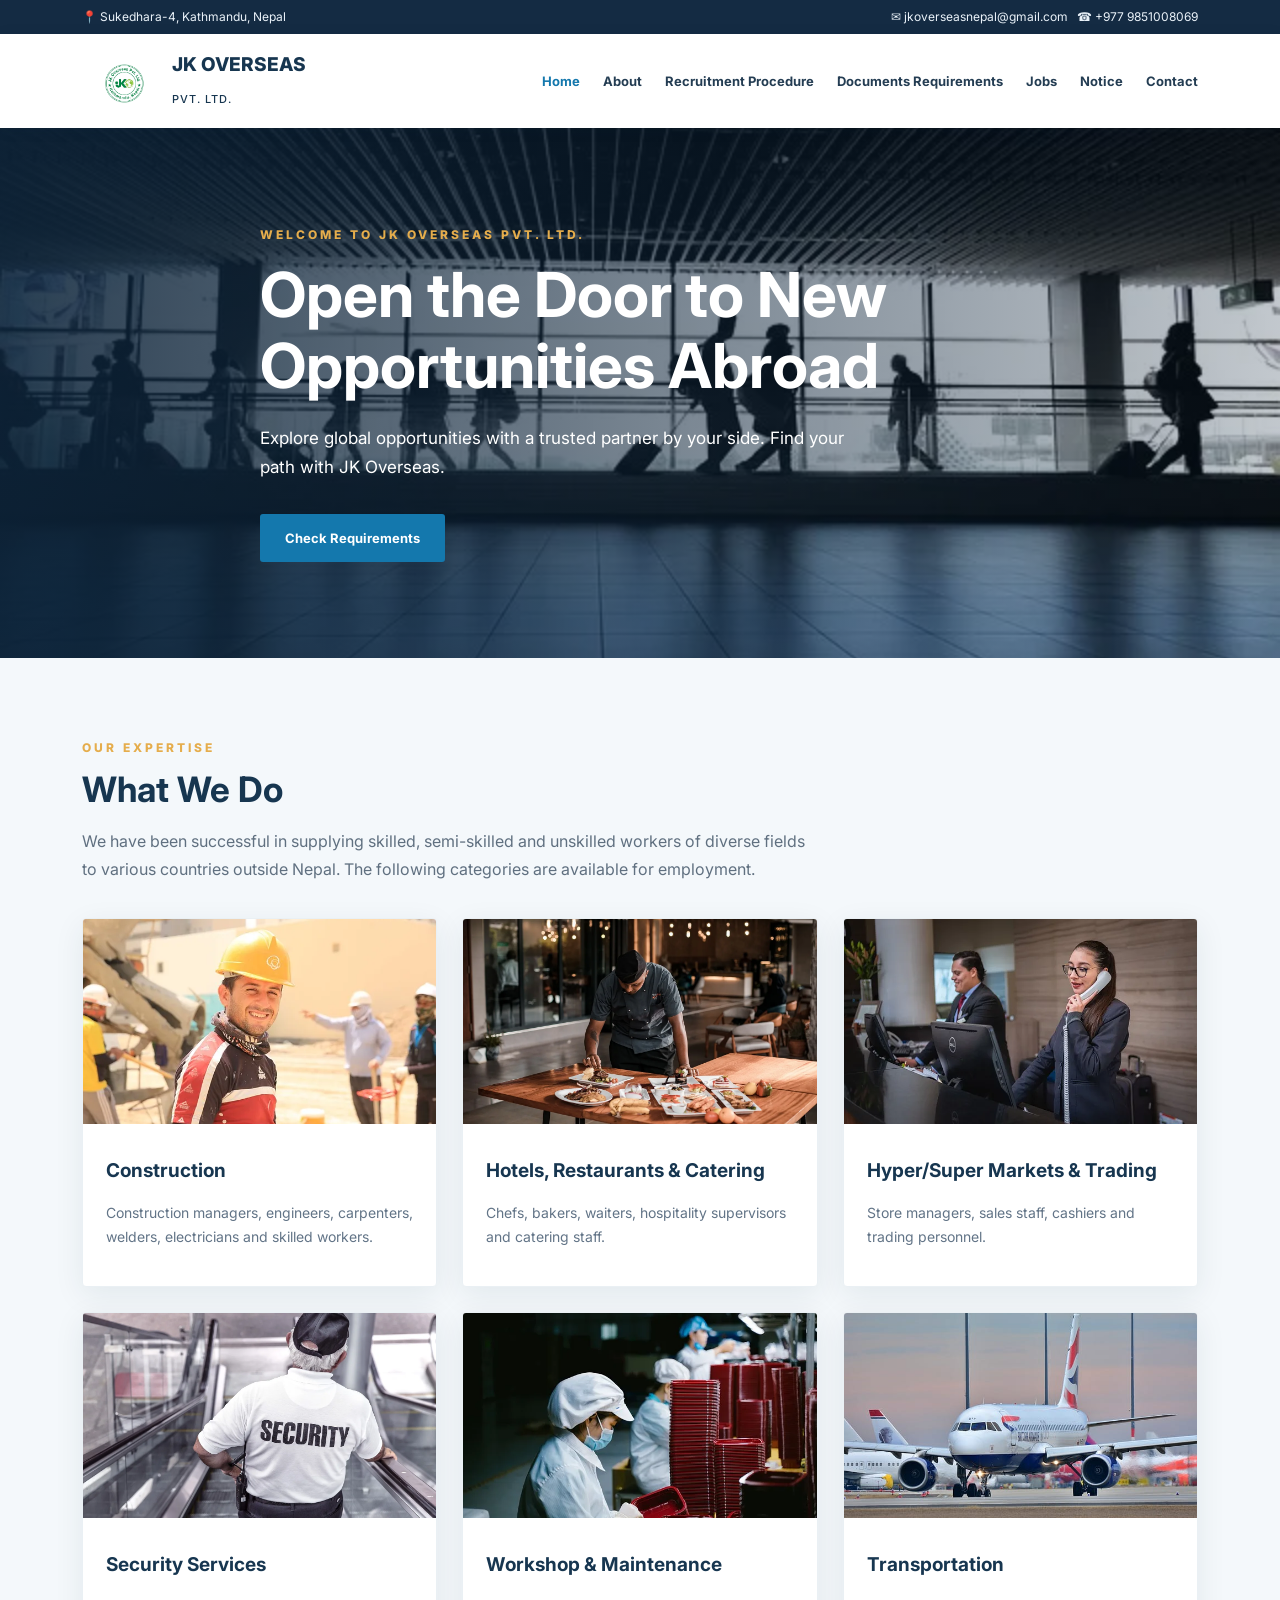
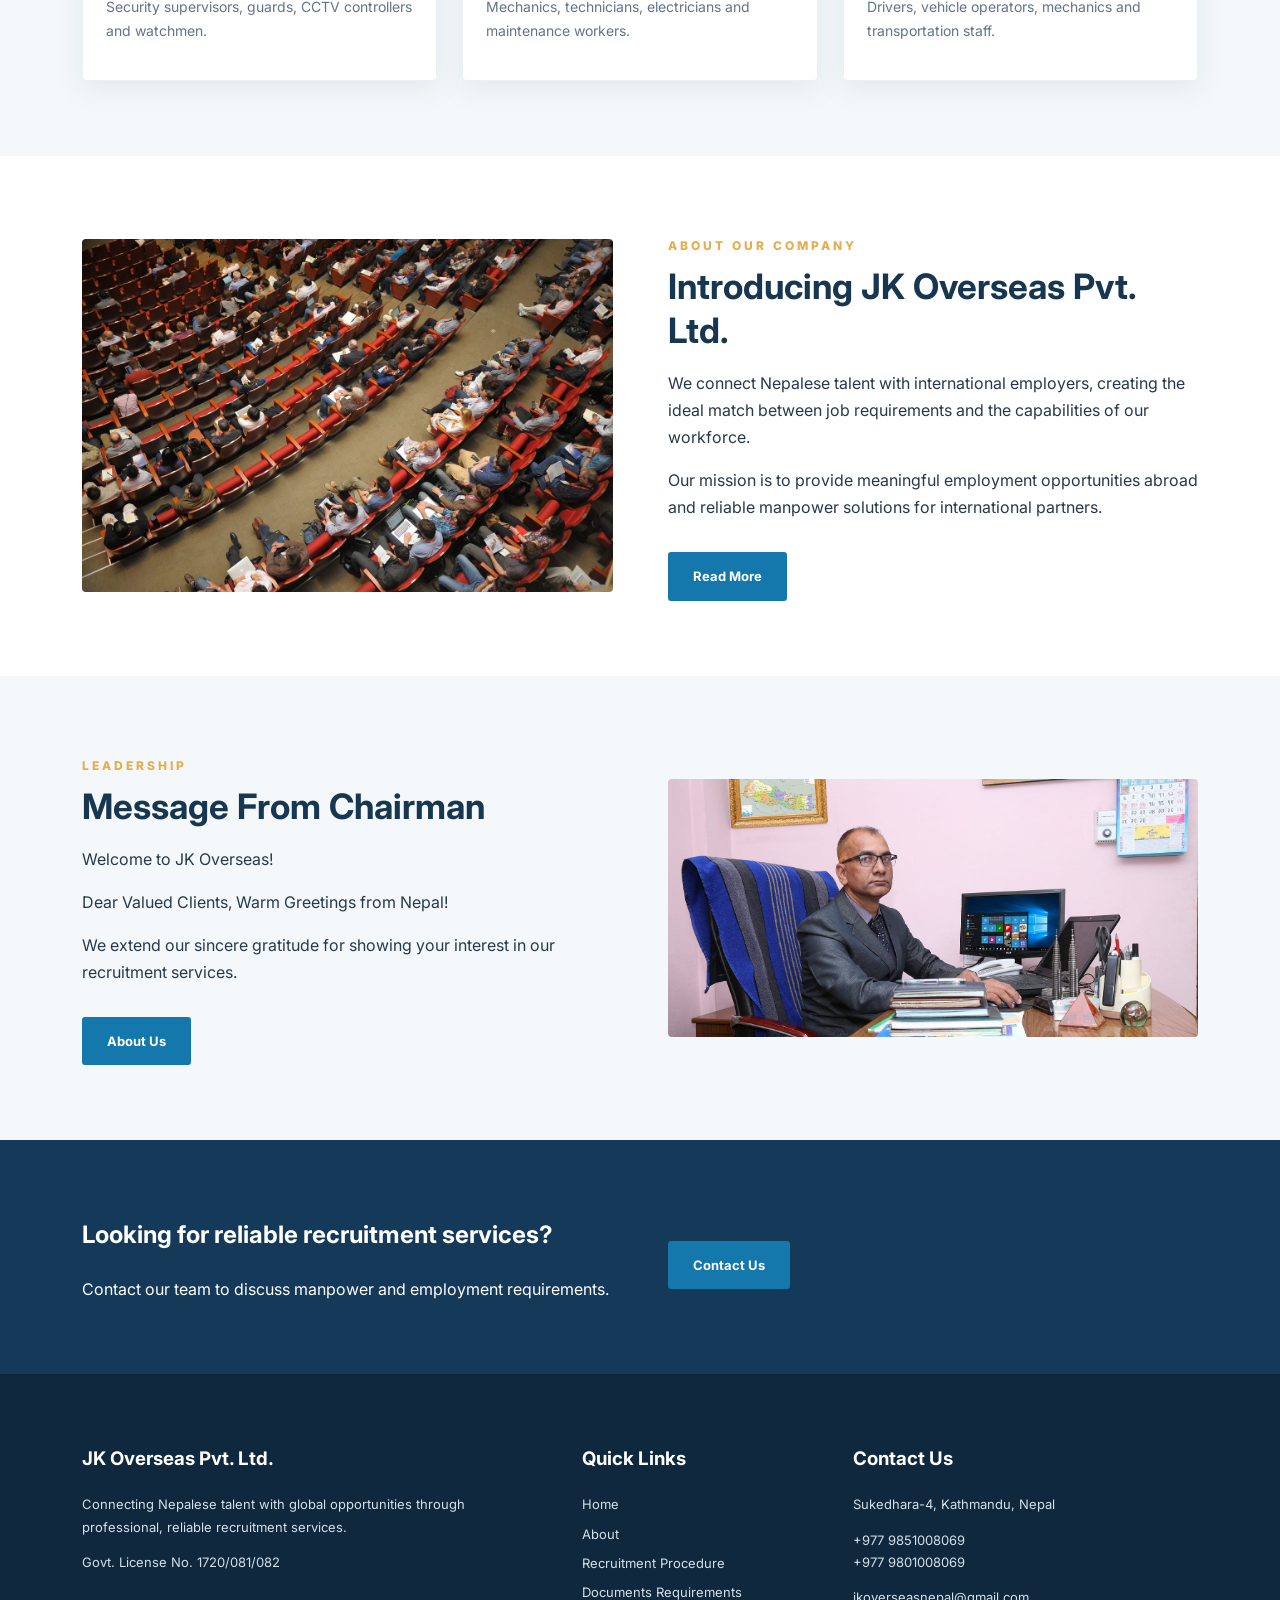
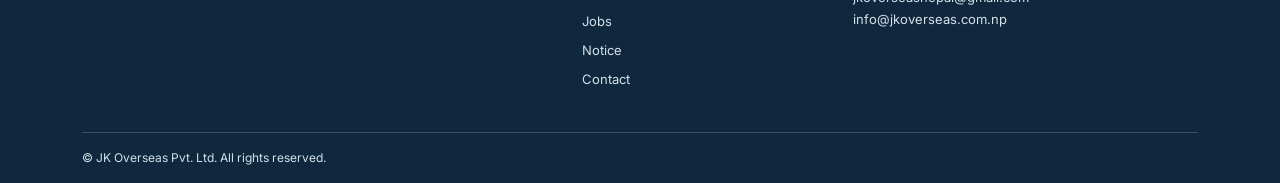
==== index.html @ 931e3abf "Web codes restored and running" ====
<!doctype html><html lang="en"><head><meta charset="utf-8"><meta name="viewport" content="width=device-width,initial-scale=1"><meta name="description" content="JK Overseas Pvt. Ltd. Nepal - international manpower recruitment services."><title>Home | JK Overseas Pvt. Ltd.</title><link rel="stylesheet" href="style.css"></head><body><div class="topbar"><div class="wrap"><span>📍 Sukedhara-4, Kathmandu, Nepal</span><span>✉ jkoverseasnepal@gmail.com &nbsp; ☎ +977 9851008069</span></div></div><header><div class="wrap head"><a class="brand" href="./"><img src="assets/JK_LOGO.jpg" alt="JK Overseas logo"><span>JK OVERSEAS<br><small style="font-size:11px;font-weight:500;letter-spacing:1px">PVT. LTD.</small></span></a><button class="menu" aria-label="Toggle menu">☰</button><nav><a class="active" href="./">Home</a><a class="" href="about.html">About</a><a class="" href="recruitment-procedure.html">Recruitment Procedure</a><a class="" href="documents-requirements.html">Documents Requirements</a><a class="" href="job-openings.html">Jobs</a><a class="" href="blog.html">Notice</a><a class="" href="contact.html">Contact</a></nav></div></header><section class="hero"><div class="wrap"><div class="eyebrow">Welcome to JK Overseas Pvt. Ltd.</div><h1>Open the Door to New Opportunities Abroad</h1><p>Explore global opportunities with a trusted partner by your side. Find your path with JK Overseas.</p><a class="btn" href="documents-requirements.html">Check Requirements</a></div></section><section class="section alt"><div class="wrap"><span class="eyebrow">Our expertise</span><h2>What We Do</h2><p class="intro">We have been successful in supplying skilled, semi-skilled and unskilled workers of diverse fields to various countries outside Nepal. The following categories are available for employment.</p><div class="cards"><article class="card"><img src="assets/construction-3384689_640.jpg.webp" alt="Construction"><div class="inner"><h3>Construction</h3><p>Construction managers, engineers, carpenters, welders, electricians and skilled workers.</p></div></article><article class="card"><img src="assets/chef-5993951_1280.jpg.webp" alt="Hotels, Restaurants & Catering"><div class="inner"><h3>Hotels, Restaurants & Catering</h3><p>Chefs, bakers, waiters, hospitality supervisors and catering staff.</p></div></article><article class="card"><img src="assets/receptionists-5975962_640.jpg.webp" alt="Hyper/Super Markets & Trading"><div class="inner"><h3>Hyper/Super Markets & Trading</h3><p>Store managers, sales staff, cashiers and trading personnel.</p></div></article><article class="card"><img src="assets/security-869216_1280.jpg.webp" alt="Security Services"><div class="inner"><h3>Security Services</h3><p>Security supervisors, guards, CCTV controllers and watchmen.</p></div></article><article class="card"><img src="assets/worker-6322085_640.jpg.webp" alt="Workshop & Maintenance"><div class="inner"><h3>Workshop & Maintenance</h3><p>Mechanics, technicians, electricians and maintenance workers.</p></div></article><article class="card"><img src="assets/airbus-4454338_640.jpg" alt="Transportation"><div class="inner"><h3>Transportation</h3><p>Drivers, vehicle operators, mechanics and transportation staff.</p></div></article></div></div></section><section class="section"><div class="wrap split"><img src="assets/international-conference-1597531_1280.jpg.webp" alt="Global recruitment"><div><span class="eyebrow">About our company</span><h2>Introducing JK Overseas Pvt. Ltd.</h2><p>We connect Nepalese talent with international employers, creating the ideal match between job requirements and the capabilities of our workforce.</p><p>Our mission is to provide meaningful employment opportunities abroad and reliable manpower solutions for international partners.</p><a class="btn" href="about.html">Read More</a></div></div></section><section class="section alt"><div class="wrap split"><div><span class="eyebrow">Leadership</span><h2>Message From Chairman</h2><p>Welcome to JK Overseas!</p><p>Dear Valued Clients, Warm Greetings from Nepal!</p><p>We extend our sincere gratitude for showing your interest in our recruitment services.</p><a class="btn" href="about.html">About Us</a></div><img src="assets/chairman_JK.jpg" alt="Chairman of JK Overseas" style="max-height:440px;object-fit:contain"></div></section><section class="banner"><div class="wrap split"><div><h2>Looking for reliable recruitment services?</h2><p>Contact our team to discuss manpower and employment requirements.</p></div><div><a class="btn" href="contact.html">Contact Us</a></div></div></section><footer><div class="wrap"><div class="cols"><div><h3>JK Overseas Pvt. Ltd.</h3><p>Connecting Nepalese talent with global opportunities through professional, reliable recruitment services.</p><p>Govt. License No. 1720/081/082</p></div><div><h3>Quick Links</h3><a href="./">Home</a><a href="about.html">About</a><a href="recruitment-procedure.html">Recruitment Procedure</a><a href="documents-requirements.html">Documents Requirements</a><a href="job-openings.html">Jobs</a><a href="blog.html">Notice</a><a href="contact.html">Contact</a></div><div><h3>Contact Us</h3><p>Sukedhara-4, Kathmandu, Nepal</p><p>+977 9851008069<br>+977 9801008069</p><p>jkoverseasnepal@gmail.com<br>info@jkoverseas.com.np</p></div></div><div class="copyright">© JK Overseas Pvt. Ltd. All rights reserved.</div></div></footer><script src="script.js"></script></body></html>
---- style.css ----
@import url('https://fonts.googleapis.com/css2?family=Inter:wght@400;500;600;700;800&display=swap');:root{--navy:#142b43;--blue:#1478ad;--gold:#e5ad4c;--muted:#607080}*{box-sizing:border-box}body{margin:0;font-family:Inter,Arial,sans-serif;color:#27394a;line-height:1.7;background:#fff}a{text-decoration:none;color:inherit}.topbar{background:#142b43;color:#eaf2f9;font-size:12px;padding:7px 0}.wrap{max-width:1160px;margin:auto;padding:0 22px}.topbar .wrap{display:flex;justify-content:space-between;gap:12px;flex-wrap:wrap}header{background:white;position:sticky;top:0;z-index:10;box-shadow:0 2px 14px #152b4014}.head{display:flex;align-items:center;justify-content:space-between;min-height:94px;gap:18px}.brand{display:flex;align-items:center;gap:14px;font-size:19px;font-weight:800;color:#173650}.brand img{width:76px;height:72px;object-fit:contain}nav{display:flex;gap:23px;align-items:center}nav a{font-size:13px;font-weight:700;color:#243d53}nav a:hover,nav a.active{color:var(--blue)}.menu{display:none;border:0;background:#eef4f8;padding:10px;font-size:23px}.hero{min-height:530px;background:linear-gradient(90deg,rgba(13,36,58,.88),rgba(13,36,58,.25)),url('assets/airport-4120835_640.jpg.webp') center/cover;display:flex;align-items:center;color:white}.hero h1{font-size:clamp(36px,5vw,62px);max-width:760px;line-height:1.14;margin:15px 0 22px}.hero p{max-width:590px;font-size:17px}.eyebrow{text-transform:uppercase;letter-spacing:3px;color:var(--gold);font-weight:800;font-size:12px}.btn{display:inline-block;background:#1478ad;color:white;border-radius:3px;padding:13px 25px;font-weight:700;font-size:13px;margin-top:15px}.btn:hover{background:#0b577f}.section{padding:75px 0}.section.alt{background:#f4f8fb}.section h2{font-size:35px;line-height:1.25;color:#173650;margin:7px 0 17px}.intro{max-width:740px;color:#607080}.cards{display:grid;grid-template-columns:repeat(3,1fr);gap:25px;margin-top:35px}.card{background:white;box-shadow:0 8px 30px #0c304014;border:1px solid #eaf0f4;border-radius:4px;overflow:hidden}.card img{height:205px;width:100%;object-fit:cover}.card .inner{padding:23px}.card h3{margin:0 0 9px;color:#173650;font-size:19px}.card p{font-size:14px;color:#627487}.split{display:grid;grid-template-columns:1fr 1fr;gap:55px;align-items:center}.split img{width:100%;max-height:430px;object-fit:cover;border-radius:4px}.banner{background:#153a59;color:white;padding:55px 0}.banner h2{color:white}.pagehero{background:linear-gradient(90deg,#183a58e8,#183a58b0),url('assets/international-conference-1597531_1280.jpg.webp') center/cover;padding:72px 0;color:white}.pagehero h1{font-size:44px;margin:0}.content{padding:65px 0;max-width:980px}.content h2,.content h3{color:#173650;margin-top:30px}.content img{max-width:100%;height:auto}.content p{margin:13px 0}.content a{color:#1478ad}.content ul{padding-left:25px}.contact-grid{display:grid;grid-template-columns:1fr 1fr;gap:35px}.contact-panel{background:#f4f8fb;padding:30px}input,textarea{width:100%;border:1px solid #dce5ed;padding:13px;margin:8px 0 16px;font:inherit}footer{background:#10283d;color:#d2e0ea;padding:50px 0 15px}footer h3{color:white}footer .cols{display:grid;grid-template-columns:2fr 1fr 1.5fr;gap:40px}footer a{display:block;margin:7px 0;font-size:13px}footer p{font-size:13px}.copyright{border-top:1px solid #385063;margin-top:35px;padding-top:15px;font-size:12px}.notice{background:#f5f8fa;padding:28px;margin:25px 0;border-left:4px solid #1478ad}@media(max-width:900px){.menu{display:block}nav{display:none;position:absolute;top:94px;left:0;right:0;background:white;padding:22px;box-shadow:0 10px 15px #0002;flex-direction:column;align-items:flex-start}nav.open{display:flex}.cards{grid-template-columns:repeat(2,1fr)}.split{grid-template-columns:1fr}.hero{min-height:440px}}@media(max-width:600px){.cards,.contact-grid,footer .cols{grid-template-columns:1fr}.section{padding:50px 0}.brand span{font-size:15px}.brand img{width:60px}.pagehero h1{font-size:34px}}
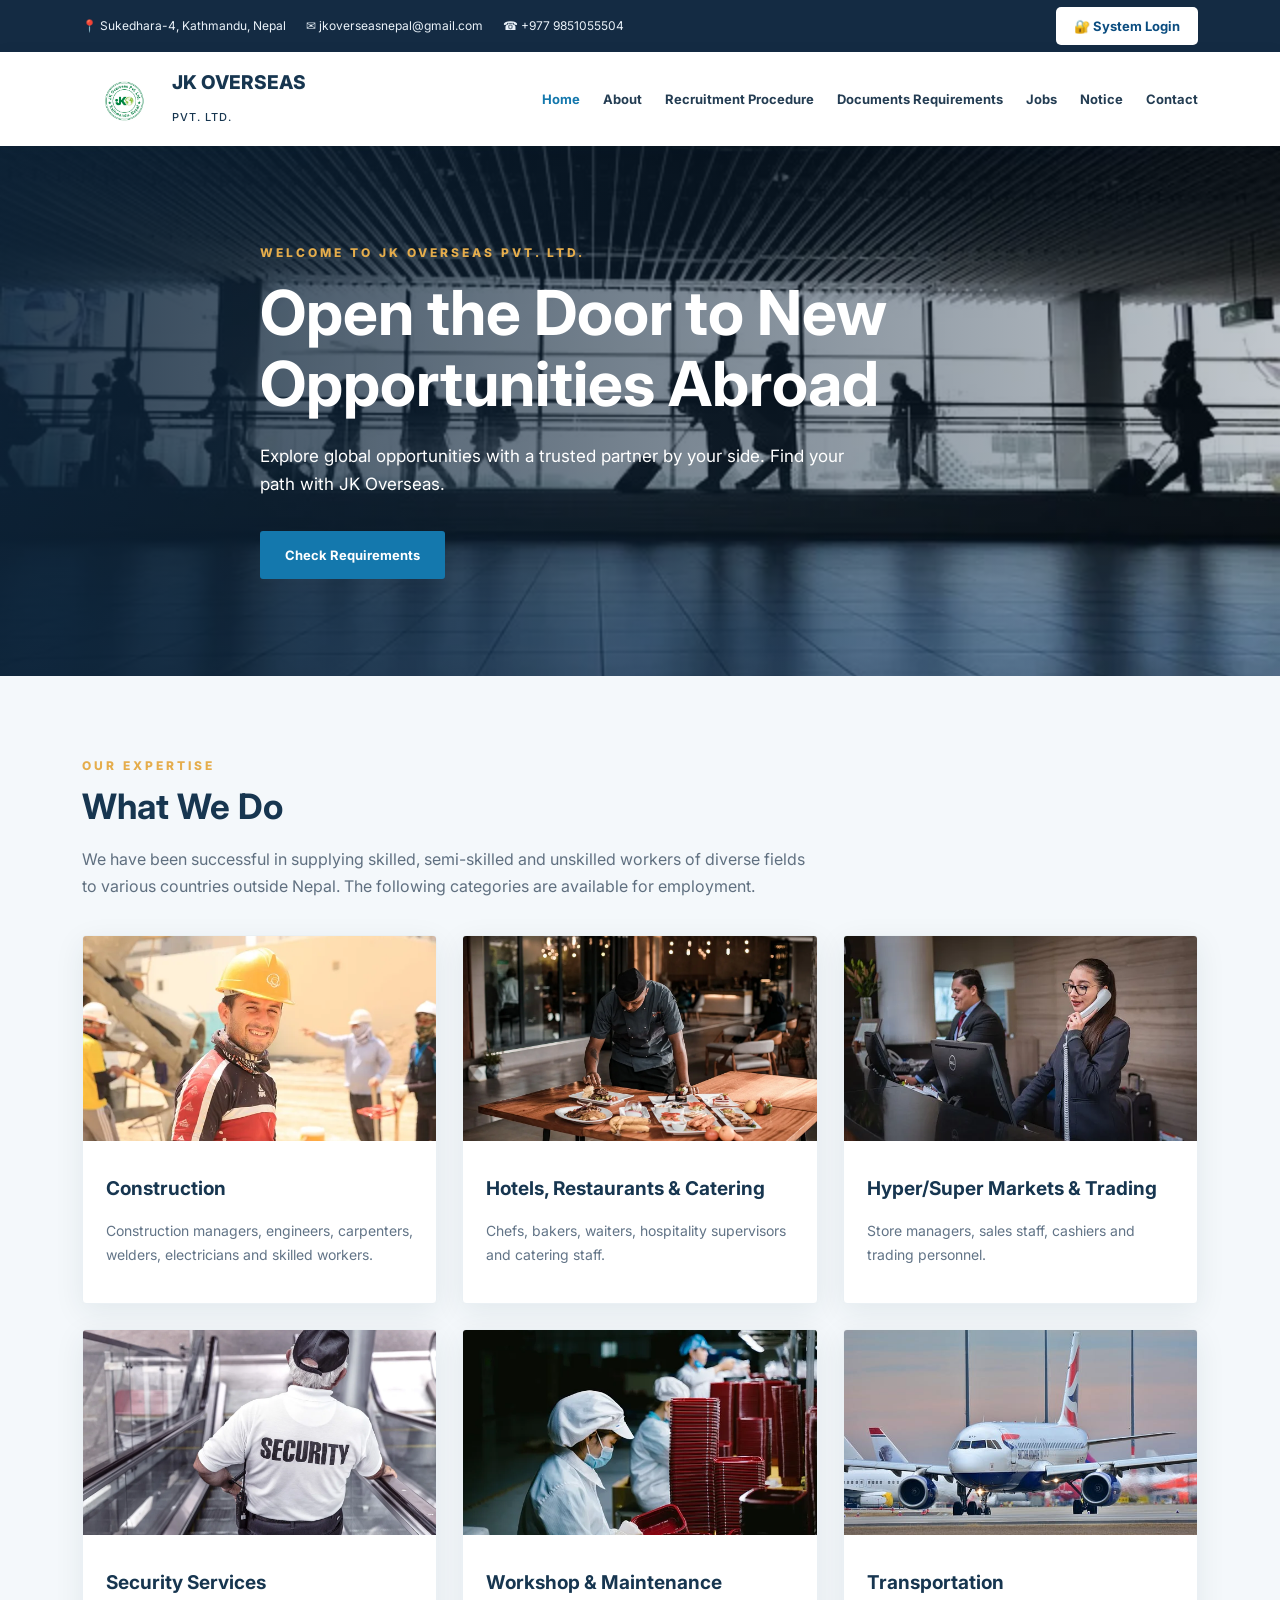
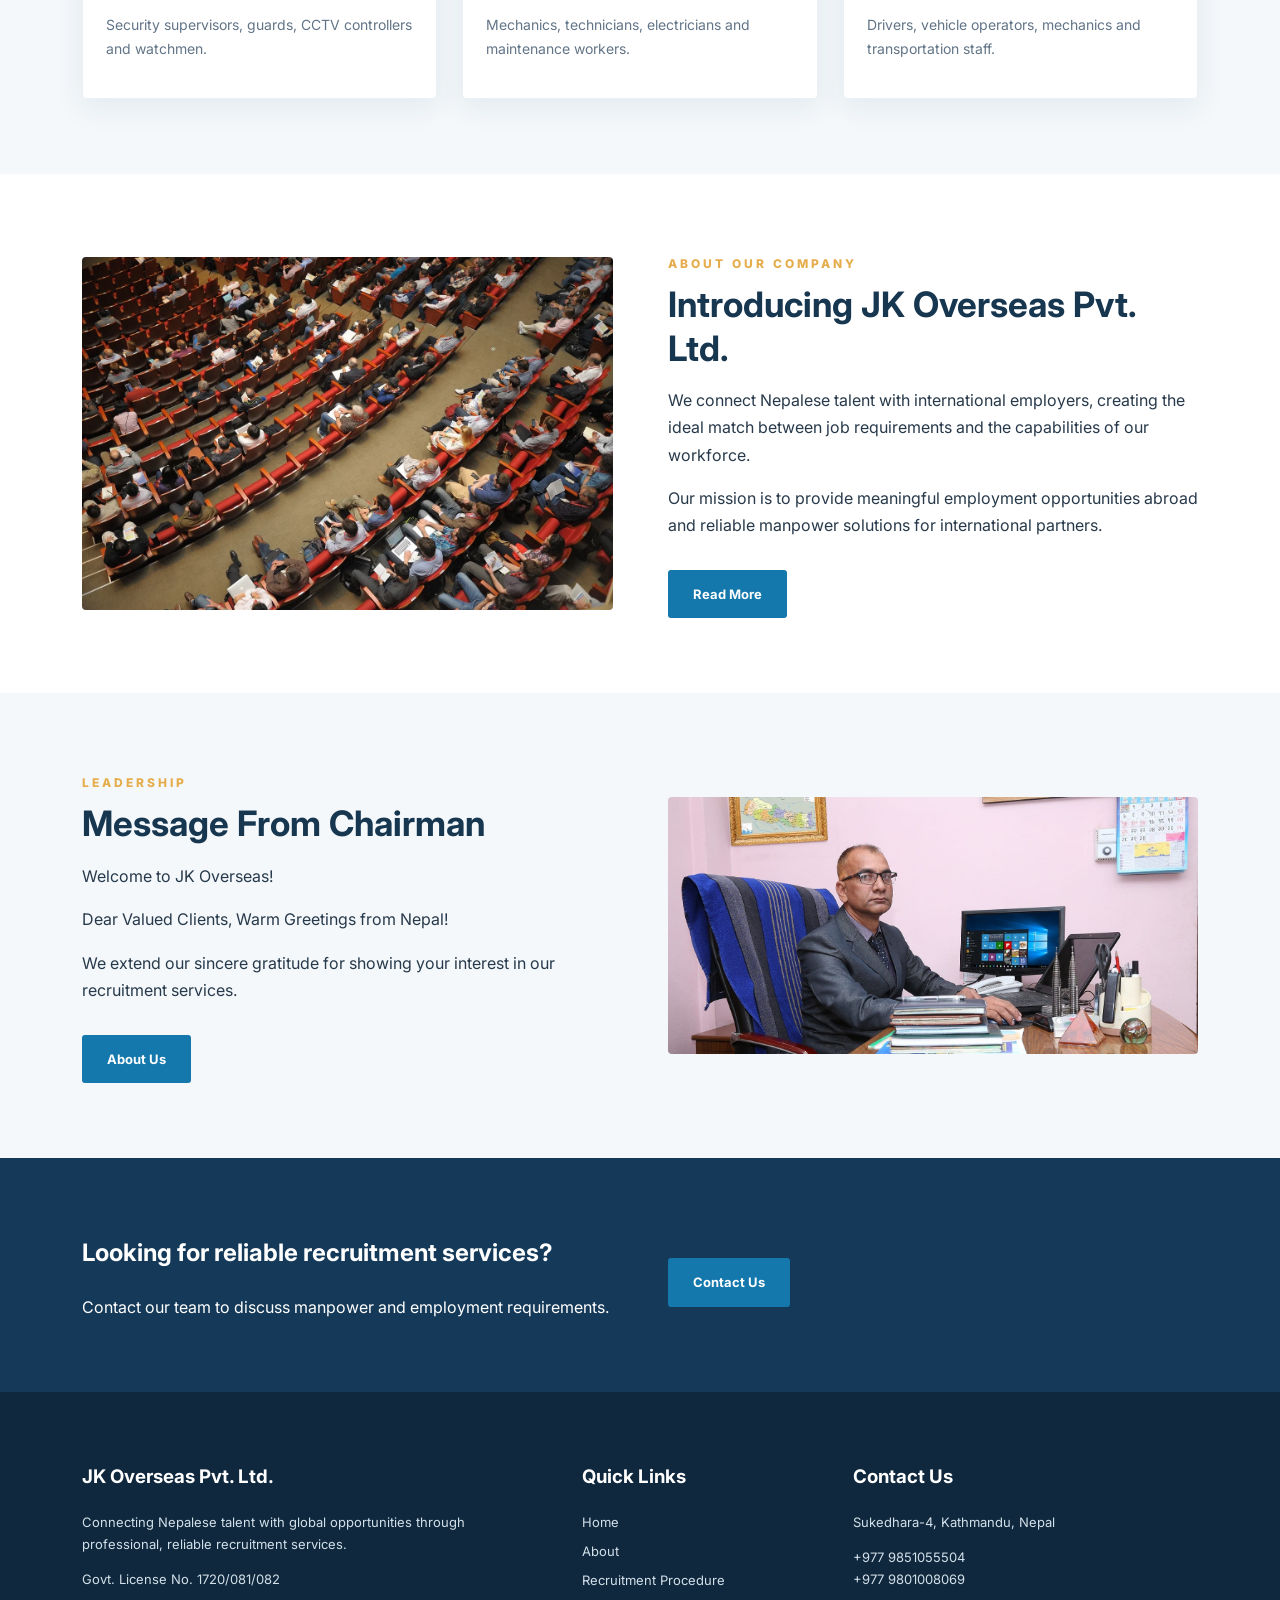
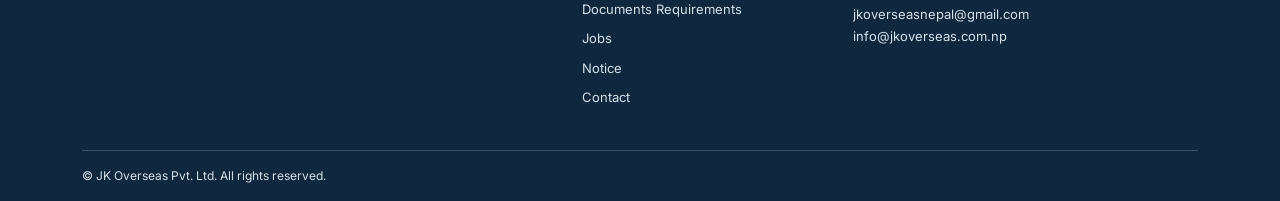
==== commit 0a501059: "page refined and optimized" ====
--- a/index.html
+++ b/index.html
@@ -1 +1,190 @@
-<!doctype html><html lang="en"><head><meta charset="utf-8"><meta name="viewport" content="width=device-width,initial-scale=1"><meta name="description" content="JK Overseas Pvt. Ltd. Nepal - international manpower recruitment services."><title>Home | JK Overseas Pvt. Ltd.</title><link rel="stylesheet" href="style.css"></head><body><div class="topbar"><div class="wrap"><span>📍 Sukedhara-4, Kathmandu, Nepal</span><span>✉ jkoverseasnepal@gmail.com &nbsp; ☎ +977 9851008069</span></div></div><header><div class="wrap head"><a class="brand" href="./"><img src="assets/JK_LOGO.jpg" alt="JK Overseas logo"><span>JK OVERSEAS<br><small style="font-size:11px;font-weight:500;letter-spacing:1px">PVT. LTD.</small></span></a><button class="menu" aria-label="Toggle menu">☰</button><nav><a class="active" href="./">Home</a><a class="" href="about.html">About</a><a class="" href="recruitment-procedure.html">Recruitment Procedure</a><a class="" href="documents-requirements.html">Documents Requirements</a><a class="" href="job-openings.html">Jobs</a><a class="" href="blog.html">Notice</a><a class="" href="contact.html">Contact</a></nav></div></header><section class="hero"><div class="wrap"><div class="eyebrow">Welcome to JK Overseas Pvt. Ltd.</div><h1>Open the Door to New Opportunities Abroad</h1><p>Explore global opportunities with a trusted partner by your side. Find your path with JK Overseas.</p><a class="btn" href="documents-requirements.html">Check Requirements</a></div></section><section class="section alt"><div class="wrap"><span class="eyebrow">Our expertise</span><h2>What We Do</h2><p class="intro">We have been successful in supplying skilled, semi-skilled and unskilled workers of diverse fields to various countries outside Nepal. The following categories are available for employment.</p><div class="cards"><article class="card"><img src="assets/construction-3384689_640.jpg.webp" alt="Construction"><div class="inner"><h3>Construction</h3><p>Construction managers, engineers, carpenters, welders, electricians and skilled workers.</p></div></article><article class="card"><img src="assets/chef-5993951_1280.jpg.webp" alt="Hotels, Restaurants & Catering"><div class="inner"><h3>Hotels, Restaurants & Catering</h3><p>Chefs, bakers, waiters, hospitality supervisors and catering staff.</p></div></article><article class="card"><img src="assets/receptionists-5975962_640.jpg.webp" alt="Hyper/Super Markets & Trading"><div class="inner"><h3>Hyper/Super Markets & Trading</h3><p>Store managers, sales staff, cashiers and trading personnel.</p></div></article><article class="card"><img src="assets/security-869216_1280.jpg.webp" alt="Security Services"><div class="inner"><h3>Security Services</h3><p>Security supervisors, guards, CCTV controllers and watchmen.</p></div></article><article class="card"><img src="assets/worker-6322085_640.jpg.webp" alt="Workshop & Maintenance"><div class="inner"><h3>Workshop & Maintenance</h3><p>Mechanics, technicians, electricians and maintenance workers.</p></div></article><article class="card"><img src="assets/airbus-4454338_640.jpg" alt="Transportation"><div class="inner"><h3>Transportation</h3><p>Drivers, vehicle operators, mechanics and transportation staff.</p></div></article></div></div></section><section class="section"><div class="wrap split"><img src="assets/international-conference-1597531_1280.jpg.webp" alt="Global recruitment"><div><span class="eyebrow">About our company</span><h2>Introducing JK Overseas Pvt. Ltd.</h2><p>We connect Nepalese talent with international employers, creating the ideal match between job requirements and the capabilities of our workforce.</p><p>Our mission is to provide meaningful employment opportunities abroad and reliable manpower solutions for international partners.</p><a class="btn" href="about.html">Read More</a></div></div></section><section class="section alt"><div class="wrap split"><div><span class="eyebrow">Leadership</span><h2>Message From Chairman</h2><p>Welcome to JK Overseas!</p><p>Dear Valued Clients, Warm Greetings from Nepal!</p><p>We extend our sincere gratitude for showing your interest in our recruitment services.</p><a class="btn" href="about.html">About Us</a></div><img src="assets/chairman_JK.jpg" alt="Chairman of JK Overseas" style="max-height:440px;object-fit:contain"></div></section><section class="banner"><div class="wrap split"><div><h2>Looking for reliable recruitment services?</h2><p>Contact our team to discuss manpower and employment requirements.</p></div><div><a class="btn" href="contact.html">Contact Us</a></div></div></section><footer><div class="wrap"><div class="cols"><div><h3>JK Overseas Pvt. Ltd.</h3><p>Connecting Nepalese talent with global opportunities through professional, reliable recruitment services.</p><p>Govt. License No. 1720/081/082</p></div><div><h3>Quick Links</h3><a href="./">Home</a><a href="about.html">About</a><a href="recruitment-procedure.html">Recruitment Procedure</a><a href="documents-requirements.html">Documents Requirements</a><a href="job-openings.html">Jobs</a><a href="blog.html">Notice</a><a href="contact.html">Contact</a></div><div><h3>Contact Us</h3><p>Sukedhara-4, Kathmandu, Nepal</p><p>+977 9851008069<br>+977 9801008069</p><p>jkoverseasnepal@gmail.com<br>info@jkoverseas.com.np</p></div></div><div class="copyright">© JK Overseas Pvt. Ltd. All rights reserved.</div></div></footer><script src="script.js"></script></body></html>+<!doctype html>
+<html lang="en">
+    <head>
+        <meta charset="utf-8" />
+        <meta name="viewport" content="width=device-width,initial-scale=1" />
+        <meta name="description" content="JK Overseas Pvt. Ltd. Nepal - international manpower recruitment services." />
+        <title>Home | JK Overseas Pvt. Ltd.</title>
+        <link rel="stylesheet" href="style.css" />
+    </head>
+    <body>
+        <!-- <div class="topbar">
+            <div class="wrap">
+                <span>📍 Sukedhara-4, Kathmandu, Nepal</span
+                ><span>✉ jkoverseasnepal@gmail.com &nbsp; ☎ +977 9851055504</span>
+            </div>
+        </div> -->
+        <div class="topbar">
+            <div class="wrap topbar-content">
+                <div class="topbar-info">
+                    <span>📍 Sukedhara-4, Kathmandu, Nepal</span>
+                    <span>✉ jkoverseasnepal@gmail.com</span>
+                    <span>☎ +977 9851055504</span>
+                </div>
+
+                <a href="https://system.jkoverseas.com.np/login"
+                class="system-login-btn">
+                    🔐 System Login
+                </a>
+            </div>
+        </div>
+        <header>
+            <div class="wrap head">
+                <a class="brand" href="./"
+                    ><img src="assets/JK_LOGO.jpg" alt="JK Overseas logo" /><span
+                        >JK OVERSEAS<br /><small style="font-size: 11px; font-weight: 500; letter-spacing: 1px"
+                            >PVT. LTD.</small
+                        ></span
+                    ></a
+                ><button class="menu" aria-label="Toggle menu">☰</button>
+                <nav>
+                    <a class="active" href="./">Home</a><a class="" href="about.html">About</a
+                    ><a class="" href="recruitment-procedure.html">Recruitment Procedure</a
+                    ><a class="" href="documents-requirements.html">Documents Requirements</a
+                    ><a class="" href="job-openings.html">Jobs</a><a class="" href="blog.html">Notice</a
+                    ><a class="" href="contact.html">Contact</a>
+                </nav>
+            </div>
+        </header>
+        <section class="hero">
+            <div class="wrap">
+                <div class="eyebrow">Welcome to JK Overseas Pvt. Ltd.</div>
+                <h1>Open the Door to New Opportunities Abroad</h1>
+                <p>
+                    Explore global opportunities with a trusted partner by your side. Find your path with JK Overseas.
+                </p>
+                <a class="btn" href="documents-requirements.html">Check Requirements</a>
+            </div>
+        </section>
+        <section class="section alt">
+            <div class="wrap">
+                <span class="eyebrow">Our expertise</span>
+                <h2>What We Do</h2>
+                <p class="intro">
+                    We have been successful in supplying skilled, semi-skilled and unskilled workers of diverse fields
+                    to various countries outside Nepal. The following categories are available for employment.
+                </p>
+                <div class="cards">
+                    <article class="card">
+                        <img src="assets/construction-3384689_640.jpg.webp" alt="Construction" />
+                        <div class="inner">
+                            <h3>Construction</h3>
+                            <p>
+                                Construction managers, engineers, carpenters, welders, electricians and skilled workers.
+                            </p>
+                        </div>
+                    </article>
+                    <article class="card">
+                        <img src="assets/chef-5993951_1280.jpg.webp" alt="Hotels, Restaurants & Catering" />
+                        <div class="inner">
+                            <h3>Hotels, Restaurants & Catering</h3>
+                            <p>Chefs, bakers, waiters, hospitality supervisors and catering staff.</p>
+                        </div>
+                    </article>
+                    <article class="card">
+                        <img src="assets/receptionists-5975962_640.jpg.webp" alt="Hyper/Super Markets & Trading" />
+                        <div class="inner">
+                            <h3>Hyper/Super Markets & Trading</h3>
+                            <p>Store managers, sales staff, cashiers and trading personnel.</p>
+                        </div>
+                    </article>
+                    <article class="card">
+                        <img src="assets/security-869216_1280.jpg.webp" alt="Security Services" />
+                        <div class="inner">
+                            <h3>Security Services</h3>
+                            <p>Security supervisors, guards, CCTV controllers and watchmen.</p>
+                        </div>
+                    </article>
+                    <article class="card">
+                        <img src="assets/worker-6322085_640.jpg.webp" alt="Workshop & Maintenance" />
+                        <div class="inner">
+                            <h3>Workshop & Maintenance</h3>
+                            <p>Mechanics, technicians, electricians and maintenance workers.</p>
+                        </div>
+                    </article>
+                    <article class="card">
+                        <img src="assets/airbus-4454338_640.jpg" alt="Transportation" />
+                        <div class="inner">
+                            <h3>Transportation</h3>
+                            <p>Drivers, vehicle operators, mechanics and transportation staff.</p>
+                        </div>
+                    </article>
+                </div>
+            </div>
+        </section>
+        <section class="section">
+            <div class="wrap split">
+                <img src="assets/international-conference-1597531_1280.jpg.webp" alt="Global recruitment" />
+                <div>
+                    <span class="eyebrow">About our company</span>
+                    <h2>Introducing JK Overseas Pvt. Ltd.</h2>
+                    <p>
+                        We connect Nepalese talent with international employers, creating the ideal match between job
+                        requirements and the capabilities of our workforce.
+                    </p>
+                    <p>
+                        Our mission is to provide meaningful employment opportunities abroad and reliable manpower
+                        solutions for international partners.
+                    </p>
+                    <a class="btn" href="about.html">Read More</a>
+                </div>
+            </div>
+        </section>
+        <section class="section alt">
+            <div class="wrap split">
+                <div>
+                    <span class="eyebrow">Leadership</span>
+                    <h2>Message From Chairman</h2>
+                    <p>Welcome to JK Overseas!</p>
+                    <p>Dear Valued Clients, Warm Greetings from Nepal!</p>
+                    <p>We extend our sincere gratitude for showing your interest in our recruitment services.</p>
+                    <a class="btn" href="about.html">About Us</a>
+                </div>
+                <img
+                    src="assets/chairman_JK.jpg"
+                    alt="Chairman of JK Overseas"
+                    style="max-height: 440px; object-fit: contain"
+                />
+            </div>
+        </section>
+        <section class="banner">
+            <div class="wrap split">
+                <div>
+                    <h2>Looking for reliable recruitment services?</h2>
+                    <p>Contact our team to discuss manpower and employment requirements.</p>
+                </div>
+                <div><a class="btn" href="contact.html">Contact Us</a></div>
+            </div>
+        </section>
+        <footer>
+            <div class="wrap">
+                <div class="cols">
+                    <div>
+                        <h3>JK Overseas Pvt. Ltd.</h3>
+                        <p>
+                            Connecting Nepalese talent with global opportunities through professional, reliable
+                            recruitment services.
+                        </p>
+                        <p>Govt. License No. 1720/081/082</p>
+                    </div>
+                    <div>
+                        <h3>Quick Links</h3>
+                        <a href="./">Home</a><a href="about.html">About</a
+                        ><a href="recruitment-procedure.html">Recruitment Procedure</a
+                        ><a href="documents-requirements.html">Documents Requirements</a
+                        ><a href="job-openings.html">Jobs</a><a href="blog.html">Notice</a
+                        ><a href="contact.html">Contact</a>
+                    </div>
+                    <div>
+                        <h3>Contact Us</h3>
+                        <p>Sukedhara-4, Kathmandu, Nepal</p>
+                        <p>+977 9851055504<br />+977 9801008069</p>
+                        <p>jkoverseasnepal@gmail.com<br />info@jkoverseas.com.np</p>
+                    </div>
+                </div>
+                <div class="copyright">© JK Overseas Pvt. Ltd. All rights reserved.</div>
+            </div>
+        </footer>
+        <script src="script.js"></script>
+    </body>
+</html>
--- a/style.css
+++ b/style.css
@@ -1 +1,54 @@
-@import url('https://fonts.googleapis.com/css2?family=Inter:wght@400;500;600;700;800&display=swap');:root{--navy:#142b43;--blue:#1478ad;--gold:#e5ad4c;--muted:#607080}*{box-sizing:border-box}body{margin:0;font-family:Inter,Arial,sans-serif;color:#27394a;line-height:1.7;background:#fff}a{text-decoration:none;color:inherit}.topbar{background:#142b43;color:#eaf2f9;font-size:12px;padding:7px 0}.wrap{max-width:1160px;margin:auto;padding:0 22px}.topbar .wrap{display:flex;justify-content:space-between;gap:12px;flex-wrap:wrap}header{background:white;position:sticky;top:0;z-index:10;box-shadow:0 2px 14px #152b4014}.head{display:flex;align-items:center;justify-content:space-between;min-height:94px;gap:18px}.brand{display:flex;align-items:center;gap:14px;font-size:19px;font-weight:800;color:#173650}.brand img{width:76px;height:72px;object-fit:contain}nav{display:flex;gap:23px;align-items:center}nav a{font-size:13px;font-weight:700;color:#243d53}nav a:hover,nav a.active{color:var(--blue)}.menu{display:none;border:0;background:#eef4f8;padding:10px;font-size:23px}.hero{min-height:530px;background:linear-gradient(90deg,rgba(13,36,58,.88),rgba(13,36,58,.25)),url('assets/airport-4120835_640.jpg.webp') center/cover;display:flex;align-items:center;color:white}.hero h1{font-size:clamp(36px,5vw,62px);max-width:760px;line-height:1.14;margin:15px 0 22px}.hero p{max-width:590px;font-size:17px}.eyebrow{text-transform:uppercase;letter-spacing:3px;color:var(--gold);font-weight:800;font-size:12px}.btn{display:inline-block;background:#1478ad;color:white;border-radius:3px;padding:13px 25px;font-weight:700;font-size:13px;margin-top:15px}.btn:hover{background:#0b577f}.section{padding:75px 0}.section.alt{background:#f4f8fb}.section h2{font-size:35px;line-height:1.25;color:#173650;margin:7px 0 17px}.intro{max-width:740px;color:#607080}.cards{display:grid;grid-template-columns:repeat(3,1fr);gap:25px;margin-top:35px}.card{background:white;box-shadow:0 8px 30px #0c304014;border:1px solid #eaf0f4;border-radius:4px;overflow:hidden}.card img{height:205px;width:100%;object-fit:cover}.card .inner{padding:23px}.card h3{margin:0 0 9px;color:#173650;font-size:19px}.card p{font-size:14px;color:#627487}.split{display:grid;grid-template-columns:1fr 1fr;gap:55px;align-items:center}.split img{width:100%;max-height:430px;object-fit:cover;border-radius:4px}.banner{background:#153a59;color:white;padding:55px 0}.banner h2{color:white}.pagehero{background:linear-gradient(90deg,#183a58e8,#183a58b0),url('assets/international-conference-1597531_1280.jpg.webp') center/cover;padding:72px 0;color:white}.pagehero h1{font-size:44px;margin:0}.content{padding:65px 0;max-width:980px}.content h2,.content h3{color:#173650;margin-top:30px}.content img{max-width:100%;height:auto}.content p{margin:13px 0}.content a{color:#1478ad}.content ul{padding-left:25px}.contact-grid{display:grid;grid-template-columns:1fr 1fr;gap:35px}.contact-panel{background:#f4f8fb;padding:30px}input,textarea{width:100%;border:1px solid #dce5ed;padding:13px;margin:8px 0 16px;font:inherit}footer{background:#10283d;color:#d2e0ea;padding:50px 0 15px}footer h3{color:white}footer .cols{display:grid;grid-template-columns:2fr 1fr 1.5fr;gap:40px}footer a{display:block;margin:7px 0;font-size:13px}footer p{font-size:13px}.copyright{border-top:1px solid #385063;margin-top:35px;padding-top:15px;font-size:12px}.notice{background:#f5f8fa;padding:28px;margin:25px 0;border-left:4px solid #1478ad}@media(max-width:900px){.menu{display:block}nav{display:none;position:absolute;top:94px;left:0;right:0;background:white;padding:22px;box-shadow:0 10px 15px #0002;flex-direction:column;align-items:flex-start}nav.open{display:flex}.cards{grid-template-columns:repeat(2,1fr)}.split{grid-template-columns:1fr}.hero{min-height:440px}}@media(max-width:600px){.cards,.contact-grid,footer .cols{grid-template-columns:1fr}.section{padding:50px 0}.brand span{font-size:15px}.brand img{width:60px}.pagehero h1{font-size:34px}}+@import url('https://fonts.googleapis.com/css2?family=Inter:wght@400;500;600;700;800&display=swap');:root{--navy:#142b43;--blue:#1478ad;--gold:#e5ad4c;--muted:#607080}*{box-sizing:border-box}body{margin:0;font-family:Inter,Arial,sans-serif;color:#27394a;line-height:1.7;background:#fff}a{text-decoration:none;color:inherit}.topbar{background:#142b43;color:#eaf2f9;font-size:12px;padding:7px 0}.wrap{max-width:1160px;margin:auto;padding:0 22px}.topbar .wrap{display:flex;justify-content:space-between;gap:12px;flex-wrap:wrap}header{background:white;position:sticky;top:0;z-index:10;box-shadow:0 2px 14px #152b4014}.head{display:flex;align-items:center;justify-content:space-between;min-height:94px;gap:18px}.brand{display:flex;align-items:center;gap:14px;font-size:19px;font-weight:800;color:#173650}.brand img{width:76px;height:72px;object-fit:contain}nav{display:flex;gap:23px;align-items:center}nav a{font-size:13px;font-weight:700;color:#243d53}nav a:hover,nav a.active{color:var(--blue)}.menu{display:none;border:0;background:#eef4f8;padding:10px;font-size:23px}.hero{min-height:530px;background:linear-gradient(90deg,rgba(13,36,58,.88),rgba(13,36,58,.25)),url('assets/airport-4120835_640.jpg.webp') center/cover;display:flex;align-items:center;color:white}.hero h1{font-size:clamp(36px,5vw,62px);max-width:760px;line-height:1.14;margin:15px 0 22px}.hero p{max-width:590px;font-size:17px}.eyebrow{text-transform:uppercase;letter-spacing:3px;color:var(--gold);font-weight:800;font-size:12px}.btn{display:inline-block;background:#1478ad;color:white;border-radius:3px;padding:13px 25px;font-weight:700;font-size:13px;margin-top:15px}.btn:hover{background:#0b577f}.section{padding:75px 0}.section.alt{background:#f4f8fb}.section h2{font-size:35px;line-height:1.25;color:#173650;margin:7px 0 17px}.intro{max-width:740px;color:#607080}.cards{display:grid;grid-template-columns:repeat(3,1fr);gap:25px;margin-top:35px}.card{background:white;box-shadow:0 8px 30px #0c304014;border:1px solid #eaf0f4;border-radius:4px;overflow:hidden}.card img{height:205px;width:100%;object-fit:cover}.card .inner{padding:23px}.card h3{margin:0 0 9px;color:#173650;font-size:19px}.card p{font-size:14px;color:#627487}.split{display:grid;grid-template-columns:1fr 1fr;gap:55px;align-items:center}.split img{width:100%;max-height:430px;object-fit:cover;border-radius:4px}.banner{background:#153a59;color:white;padding:55px 0}.banner h2{color:white}.pagehero{background:linear-gradient(90deg,#183a58e8,#183a58b0),url('assets/international-conference-1597531_1280.jpg.webp') center/cover;padding:72px 0;color:white}.pagehero h1{font-size:44px;margin:0}.content{padding:65px 0;max-width:980px}.content h2,.content h3{color:#173650;margin-top:30px}.content img{max-width:100%;height:auto}.content p{margin:13px 0}.content a{color:#1478ad}.content ul{padding-left:25px}.contact-grid{display:grid;grid-template-columns:1fr 1fr;gap:35px}.contact-panel{background:#f4f8fb;padding:30px}input,textarea{width:100%;border:1px solid #dce5ed;padding:13px;margin:8px 0 16px;font:inherit}footer{background:#10283d;color:#d2e0ea;padding:50px 0 15px}footer h3{color:white}footer .cols{display:grid;grid-template-columns:2fr 1fr 1.5fr;gap:40px}footer a{display:block;margin:7px 0;font-size:13px}footer p{font-size:13px}.copyright{border-top:1px solid #385063;margin-top:35px;padding-top:15px;font-size:12px}.notice{background:#f5f8fa;padding:28px;margin:25px 0;border-left:4px solid #1478ad}@media(max-width:900px){.menu{display:block}nav{display:none;position:absolute;top:94px;left:0;right:0;background:white;padding:22px;box-shadow:0 10px 15px #0002;flex-direction:column;align-items:flex-start}nav.open{display:flex}.cards{grid-template-columns:repeat(2,1fr)}.split{grid-template-columns:1fr}.hero{min-height:440px}}@media(max-width:600px){.cards,.contact-grid,footer .cols{grid-template-columns:1fr}.section{padding:50px 0}.brand span{font-size:15px}.brand img{width:60px}.pagehero h1{font-size:34px}}
+/* Topbar layout */
+.topbar-content {
+    display: flex;
+    justify-content: space-between;
+    align-items: center;
+    gap: 15px;
+}
+
+.topbar-info {
+    display: flex;
+    align-items: center;
+    gap: 20px;
+    flex-wrap: wrap;
+}
+
+/* System Login button */
+.system-login-btn {
+    display: inline-block;
+    background: #ffffff;
+    color: #0b4d80 !important;
+    padding: 8px 18px;
+    border-radius: 5px;
+    font-size: 13px;
+    font-weight: 700;
+    text-decoration: none;
+    white-space: nowrap;
+    transition: 0.3s ease;
+}
+
+.system-login-btn:hover {
+    background: #0b4d80;
+    color: #ffffff !important;
+}
+
+/* Mobile responsive */
+@media (max-width: 768px) {
+    .topbar-content {
+        flex-direction: column;
+        align-items: flex-start;
+        padding-top: 10px;
+        padding-bottom: 10px;
+    }
+
+    .topbar-info {
+        gap: 8px;
+        flex-direction: column;
+        align-items: flex-start;
+    }
+
+    .system-login-btn {
+        margin-top: 5px;
+    }
+}
